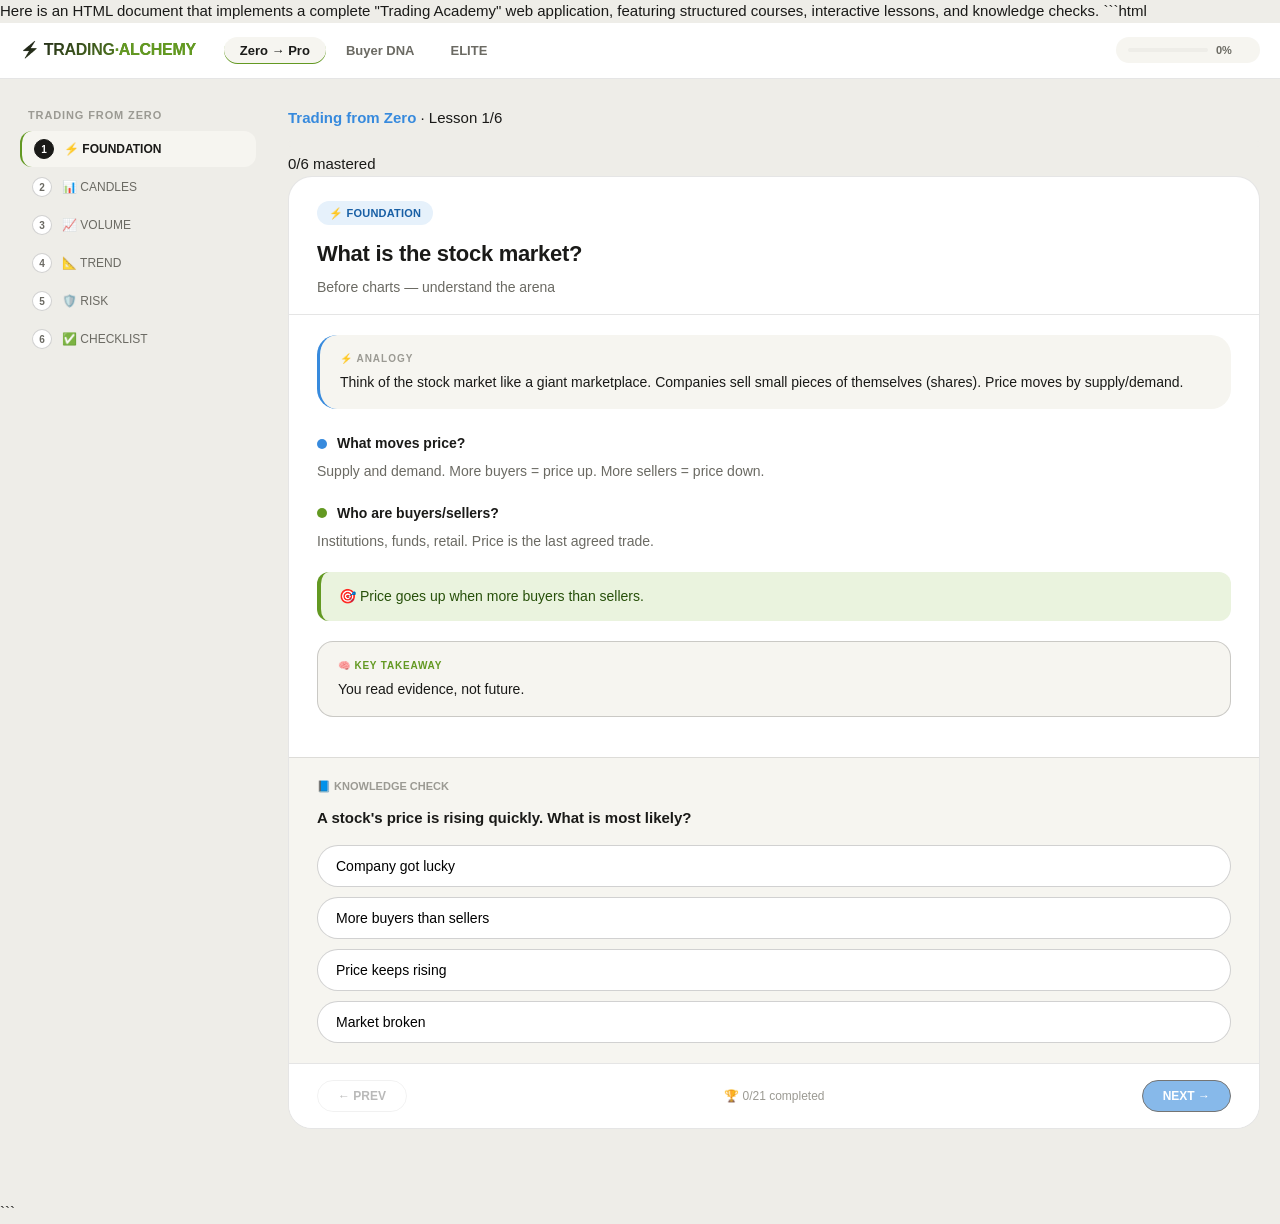
==== trading_academy.html @ cb68b7eb "v1" ====
Here is an HTML document that implements a complete "Trading Academy" web
application, featuring structured courses, interactive lessons, and knowledge
checks. ```html
<!doctype html>
<html lang="en">
  <head>
    <meta charset="UTF-8" />
    <meta
      name="viewport"
      content="width=device-width, initial-scale=1.0, user-scalable=yes"
    />
    <title>Trading Academy — SMC · MMNR · Alchimea</title>
    <style>
      /* ── Reset & Base (polished sinner dev style) ── */
      *,
      *::before,
      *::after {
        box-sizing: border-box;
        margin: 0;
        padding: 0;
      }
      :root {
        --bg: #ffffff;
        --bg2: #f6f5f0;
        --bg3: #eeede8;
        --text: #1a1a18;
        --text2: #6b6a63;
        --text3: #9b9a93;
        --border: rgba(0, 0, 0, 0.1);
        --border2: rgba(0, 0, 0, 0.18);
        --radius: 10px;
        --radius-sm: 6px;
        --green: #639922;
        --green-bg: #eaf3de;
        --green-text: #27500a;
        --red: #e24b4a;
        --red-bg: #fcebeb;
        --red-text: #791f1f;
        --blue: #378add;
        --blue-bg: #e6f1fb;
        --blue-text: #0c447c;
        --purple: #7f77dd;
        --purple-bg: #eeedfe;
        --purple-text: #3c3489;
      }
      @media (prefers-color-scheme: dark) {
        :root {
          --bg: #1c1c1a;
          --bg2: #252522;
          --bg3: #2e2e2b;
          --text: #e8e6de;
          --text2: #9b9a93;
          --text3: #6b6a63;
          --border: rgba(255, 255, 255, 0.1);
          --border2: rgba(255, 255, 255, 0.18);
          --green-bg: #1a2e0a;
          --green-text: #8fc754;
          --red-bg: #2e0a0a;
          --red-text: #f08080;
          --blue-bg: #0a1e35;
          --blue-text: #7ab8f0;
          --purple-bg: #1e1b3a;
          --purple-text: #b6aef0;
        }
      }
      html {
        font-size: 15px;
      }
      body {
        font-family:
          -apple-system, BlinkMacSystemFont, 'Segoe UI', Roboto, 'Inter',
          sans-serif;
        background: var(--bg3);
        color: var(--text);
        min-height: 100vh;
        line-height: 1.5;
      }

      /* ── App Shell ── */
      .shell {
        display: flex;
        flex-direction: column;
        min-height: 100vh;
      }

      /* ── Top Nav (sinner glow) ── */
      .topnav {
        background: var(--bg);
        border-bottom: 1px solid var(--border);
        padding: 0 20px;
        display: flex;
        align-items: center;
        gap: 0;
        height: 56px;
        position: sticky;
        top: 0;
        z-index: 100;
        backdrop-filter: blur(2px);
      }
      .logo {
        font-size: 16px;
        font-weight: 700;
        background: linear-gradient(135deg, var(--text) 0%, var(--green) 80%);
        background-clip: text;
        -webkit-background-clip: text;
        color: transparent;
        margin-right: 28px;
        white-space: nowrap;
        letter-spacing: -0.3px;
      }
      .course-tabs {
        display: flex;
        gap: 4px;
        flex: 1;
        overflow-x: auto;
        scrollbar-width: thin;
      }
      .course-tab {
        padding: 6px 16px;
        border-radius: 40px;
        border: none;
        background: transparent;
        font-size: 13px;
        font-weight: 600;
        color: var(--text2);
        cursor: pointer;
        transition: all 0.2s cubic-bezier(0.2, 0.9, 0.4, 1.1);
      }
      .course-tab:hover {
        background: var(--bg2);
        color: var(--text);
        transform: translateY(-1px);
      }
      .course-tab.active {
        background: var(--bg2);
        color: var(--text);
        box-shadow: inset 0 -1px 0 var(--green);
      }
      .overall-prog {
        display: flex;
        align-items: center;
        gap: 8px;
        margin-left: 16px;
        background: var(--bg2);
        padding: 5px 12px;
        border-radius: 40px;
      }
      .overall-track {
        width: 80px;
        height: 4px;
        background: var(--bg3);
        border-radius: 4px;
        overflow: hidden;
      }
      .overall-fill {
        height: 100%;
        background: var(--green);
        border-radius: 4px;
        transition: width 0.4s ease;
      }
      .overall-pct {
        font-size: 11px;
        font-weight: 600;
        color: var(--text2);
        min-width: 32px;
      }

      /* ── Main Layout (flexible) ── */
      .main {
        display: flex;
        flex: 1;
        max-width: 1280px;
        margin: 0 auto;
        width: 100%;
        padding: 28px 20px 48px;
        gap: 28px;
      }
      .sidebar {
        width: 240px;
        flex-shrink: 0;
      }
      .sidebar-inner {
        position: sticky;
        top: 80px;
        max-height: calc(100vh - 100px);
        overflow-y: auto;
        padding-right: 4px;
      }
      .content {
        flex: 1;
        min-width: 0;
      }

      /* sexy sidebar */
      .sidebar-section {
        margin-bottom: 28px;
      }
      .sidebar-label {
        font-size: 11px;
        font-weight: 700;
        text-transform: uppercase;
        letter-spacing: 0.08em;
        color: var(--text3);
        padding: 0 8px;
        margin-bottom: 8px;
      }
      .sidebar-item {
        display: flex;
        align-items: center;
        gap: 10px;
        padding: 8px 12px;
        border-radius: 12px;
        cursor: pointer;
        font-size: 12px;
        font-weight: 500;
        color: var(--text2);
        transition: all 0.15s;
        border: none;
        background: transparent;
        width: 100%;
        text-align: left;
        margin-bottom: 2px;
      }
      .sidebar-item:hover {
        background: var(--bg2);
        color: var(--text);
        transform: translateX(2px);
      }
      .sidebar-item.active {
        background: var(--bg2);
        color: var(--text);
        font-weight: 600;
        border-left: 2px solid var(--green);
      }
      .sidebar-item.done {
        color: var(--green);
      }
      .sidebar-item .snum {
        width: 20px;
        height: 20px;
        border-radius: 20px;
        border: 1px solid var(--border2);
        font-size: 10px;
        display: flex;
        align-items: center;
        justify-content: center;
        background: var(--bg);
        font-weight: 600;
      }
      .sidebar-item.active .snum {
        background: var(--text);
        color: var(--bg);
        border-color: var(--text);
      }
      .sidebar-item.done .snum {
        background: var(--green-bg);
        border-color: var(--green);
        color: var(--green-text);
      }

      /* Lesson card (luxe) */
      .card {
        background: var(--bg);
        border: 1px solid var(--border);
        border-radius: 24px;
        overflow: hidden;
        margin-bottom: 24px;
        transition: box-shadow 0.2s;
      }
      .card-head {
        padding: 24px 28px 16px;
        border-bottom: 1px solid var(--border);
      }
      .badge {
        display: inline-block;
        font-size: 11px;
        font-weight: 700;
        padding: 4px 12px;
        border-radius: 40px;
        margin-bottom: 12px;
        letter-spacing: 0.02em;
        backdrop-filter: blur(2px);
      }
      .card-title {
        font-size: 22px;
        font-weight: 700;
        color: var(--text);
        margin-bottom: 8px;
        letter-spacing: -0.3px;
      }
      .card-sub {
        font-size: 14px;
        color: var(--text2);
        line-height: 1.4;
      }
      .card-body {
        padding: 20px 28px;
      }
      .analogy-box {
        background: var(--bg2);
        border-radius: 20px;
        padding: 16px 20px;
        margin-bottom: 24px;
        border-left: 3px solid var(--blue);
      }
      .analogy-lbl {
        font-size: 10px;
        font-weight: 700;
        text-transform: uppercase;
        letter-spacing: 0.1em;
        color: var(--text3);
        margin-bottom: 6px;
      }
      .analogy-txt {
        font-size: 14px;
        color: var(--text);
        line-height: 1.55;
        font-style: normal;
      }

      .block {
        margin-bottom: 20px;
      }
      .block-title {
        font-size: 14px;
        font-weight: 700;
        color: var(--text);
        margin-bottom: 6px;
        display: flex;
        align-items: center;
        gap: 10px;
      }
      .bdot {
        width: 10px;
        height: 10px;
        border-radius: 10px;
        flex-shrink: 0;
      }
      .block-body {
        font-size: 14px;
        color: var(--text2);
        line-height: 1.6;
      }

      .rule-box {
        border-left: 4px solid var(--green);
        background: var(--green-bg);
        border-radius: 12px;
        padding: 14px 18px;
        font-size: 14px;
        font-weight: 500;
        color: var(--green-text);
        margin: 20px 0;
      }
      .warn-box {
        border-left: 4px solid var(--red);
        background: var(--red-bg);
        border-radius: 12px;
        padding: 14px 18px;
        font-size: 14px;
        color: var(--red-text);
        margin: 20px 0;
      }
      .key-box {
        background: var(--bg2);
        border-radius: 16px;
        padding: 16px 20px;
        margin: 20px 0;
        border: 0.5px solid var(--border2);
      }
      .key-lbl {
        font-size: 10px;
        font-weight: 700;
        text-transform: uppercase;
        letter-spacing: 0.08em;
        color: var(--green);
        margin-bottom: 6px;
      }
      .key-txt {
        font-size: 14px;
        color: var(--text);
        font-weight: 500;
      }

      /* Quiz area */
      .quiz-area {
        border-top: 1px solid var(--border);
        padding: 20px 28px;
        background: var(--bg2);
      }
      .quiz-hdr {
        font-size: 11px;
        font-weight: 700;
        text-transform: uppercase;
        color: var(--text3);
        margin-bottom: 12px;
      }
      .quiz-q {
        font-size: 15px;
        font-weight: 600;
        color: var(--text);
        margin-bottom: 16px;
      }
      .opts {
        display: flex;
        flex-direction: column;
        gap: 10px;
      }
      .opt {
        padding: 12px 18px;
        border: 1px solid var(--border2);
        border-radius: 40px;
        font-size: 14px;
        font-weight: 500;
        cursor: pointer;
        background: var(--bg);
        text-align: left;
        transition: 0.1s;
      }
      .opt:hover:not(:disabled) {
        background: var(--bg3);
        transform: scale(0.99);
      }
      .opt.correct {
        background: var(--green-bg);
        border-color: var(--green);
        color: var(--green-text);
      }
      .opt.wrong {
        background: var(--red-bg);
        border-color: var(--red);
        color: var(--red-text);
      }
      .fb {
        font-size: 13px;
        margin-top: 16px;
        padding: 12px 18px;
        border-radius: 24px;
        display: none;
        line-height: 1.5;
      }
      .fb.show {
        display: block;
      }
      .fb.ok {
        background: var(--green-bg);
        color: var(--green-text);
        border-left: 4px solid var(--green);
      }
      .fb.bad {
        background: var(--red-bg);
        color: var(--red-text);
        border-left: 4px solid var(--red);
      }

      .card-foot {
        padding: 16px 28px;
        border-top: 1px solid var(--border);
        display: flex;
        justify-content: space-between;
        align-items: center;
        background: var(--bg);
      }
      .foot-info {
        font-size: 12px;
        color: var(--text3);
        font-weight: 500;
      }
      .btn {
        font-size: 12px;
        font-weight: 600;
        padding: 8px 20px;
        border-radius: 40px;
        border: 1px solid var(--border2);
        background: transparent;
        color: var(--text);
        cursor: pointer;
        transition: all 0.15s;
      }
      .btn:hover {
        background: var(--bg2);
        transform: translateY(-1px);
      }
      .btn.primary {
        background: var(--text);
        color: var(--bg);
        border-color: var(--text);
      }
      .btn.primary:hover {
        opacity: 0.9;
        transform: scale(0.98);
      }
      .btn:disabled {
        opacity: 0.3;
        cursor: default;
        transform: none;
      }

      /* progress */
      .lesson-prog-track {
        background: var(--bg3);
        border-radius: 12px;
        height: 6px;
        overflow: hidden;
        margin: 12px 0 6px;
      }
      .lesson-prog-fill {
        height: 100%;
        border-radius: 12px;
        transition: width 0.3s;
      }

      @media (max-width: 740px) {
        .sidebar {
          display: none;
        }
        .main {
          padding: 16px;
          gap: 0;
        }
        .topnav {
          padding: 0 12px;
        }
        .overall-prog {
          display: none;
        }
        .card-title {
          font-size: 20px;
        }
        .card-body {
          padding: 16px;
        }
        .quiz-area {
          padding: 16px;
        }
      }
    </style>
  </head>
  <body>
    <div class="shell">
      <nav class="topnav">
        <div class="logo">
          ⚡ TRADING<span style="color: var(--green)">·ALCHEMY</span>
        </div>
        <div class="course-tabs" id="course-tabs"></div>
        <div class="overall-prog">
          <div class="overall-track">
            <div class="overall-fill" id="overall-fill"></div>
          </div>
          <div class="overall-pct" id="overall-pct">0%</div>
        </div>
      </nav>
      <div class="main">
        <aside class="sidebar">
          <div class="sidebar-inner" id="sidebar"></div>
        </aside>
        <div class="content">
          <div class="lesson-header" id="lesson-header"></div>
          <div id="lesson-area"></div>
        </div>
      </div>
    </div>
    <script>
      // FULL DYNAMIC COURSE DATA — merged all frameworks (Beginner, Daily Buyers, SMC·MMNR·Alchimea)
      // I'll inject the enriched dataset with all lessons and mod structure for advanced course
      const COURSES = [
        {
          id: 'beginner',
          name: 'Trading from Zero',
          short: 'Zero → Pro',
          color: '#378ADD',
          lessons: [
            {
              badge: '⚡ FOUNDATION',
              bc: '#E6F1FB',
              bt: '#185FA5',
              title: 'What is the stock market?',
              sub: 'Before charts — understand the arena',
              analogy:
                'Think of the stock market like a giant marketplace. Companies sell small pieces of themselves (shares). Price moves by supply/demand.',
              blocks: [
                {
                  c: '#378ADD',
                  t: 'What moves price?',
                  b: 'Supply and demand. More buyers = price up. More sellers = price down.',
                },
                {
                  c: '#639922',
                  t: 'Who are buyers/sellers?',
                  b: 'Institutions, funds, retail. Price is the last agreed trade.',
                },
              ],
              rule: 'Price goes up when more buyers than sellers.',
              warn: null,
              key: 'You read evidence, not future.',
              quiz: {
                q: "A stock's price is rising quickly. What is most likely?",
                opts: [
                  'Company got lucky',
                  'More buyers than sellers',
                  'Price keeps rising',
                  'Market broken',
                ],
                correct: 1,
                ok: 'Correct: demand > supply.',
                bad: 'Price rises when demand exceeds supply.',
              },
            },
            {
              badge: '📊 CANDLES',
              bc: '#FAEEDA',
              bt: '#854F0B',
              title: 'Reading a candle',
              sub: 'Every candle tells a battle',
              analogy:
                'A candle pictures the open, high, low, close. Green = buyers won, Red = sellers won.',
              blocks: [
                {
                  c: '#639922',
                  t: '4 prices',
                  b: 'Open, High, Low, Close. Body = commitment, wicks = rejection.',
                },
              ],
              rule: 'Green candle closing near high = buyers controlled.',
              warn: 'Doji = indecision, no trade.',
              key: 'Close relative to range tells 80%',
              quiz: {
                q: 'Opens $10, high $14, low $9, close $13. Who won?',
                opts: ['Sellers', 'Buyers', 'Doji'],
                correct: 1,
                ok: 'Buyers won (closed near high)',
                bad: 'Buyers dominated.',
              },
            },
            {
              badge: '📈 VOLUME',
              bc: '#EAF3DE',
              bt: '#3B6D11',
              title: 'Volume — truth detector',
              sub: 'Conviction or noise?',
              analogy: 'High volume = real participation.',
              blocks: [
                {
                  c: '#639922',
                  t: 'What volume is',
                  b: 'Shares traded. Compare to 20d average.',
                },
              ],
              rule: 'Green + high volume = conviction.',
              warn: 'Low volume breakouts trap beginners.',
              key: 'Volume = lie detector',
              quiz: {
                q: 'Stock A +5% on 3x vol, Stock B +5% on 0.5x vol. Which trustworthy?',
                opts: ['A', 'B', 'Equal'],
                correct: 0,
                ok: 'High volume confirms buying.',
                bad: 'A has real conviction.',
              },
            },
            {
              badge: '📐 TREND',
              bc: '#EEEDFE',
              bt: '#534AB7',
              title: 'Trend — direction',
              sub: 'Higher highs & higher lows',
              analogy: 'Current helps if you go with it.',
              blocks: [
                { c: '#7F77DD', t: 'Uptrend', b: 'HH & HL' },
                { c: '#639922', t: 'Downtrend', b: 'LH & LL' },
              ],
              rule: 'Only trade with trend.',
              warn: "'Cheap' in downtrend = trap.",
              key: 'Identify trend in 10 sec.',
              quiz: {
                q: '$100→110→103→118→108→125. Trend?',
                opts: ['Downtrend', 'Uptrend'],
                correct: 1,
                ok: 'Higher highs & higher lows',
                bad: 'Uptrend confirmed.',
              },
            },
            {
              badge: '🛡️ RISK',
              bc: '#FAECE7',
              bt: '#993C1D',
              title: 'Risk management',
              sub: 'Survival first',
              analogy: 'Casino: bet sizing > winning every hand.',
              blocks: [
                { c: '#E24B4A', t: 'Stop loss', b: 'Predefined exit' },
                { c: '#639922', t: 'Risk/Reward', b: 'At least 1:2' },
              ],
              rule: 'Never risk >2% per trade.',
              warn: 'Holding losers = account killer.',
              key: 'Capital preservation first.',
              quiz: {
                q: 'Buy $100, stop $95, target $115. Ratio?',
                opts: ['1:1', '1:3', '3:1'],
                correct: 1,
                ok: 'Risk $5 to make $15 = 1:3',
                bad: 'Great ratio.',
              },
            },
            {
              badge: '✅ CHECKLIST',
              bc: '#F1EFE8',
              bt: '#444441',
              title: 'First trade checklist',
              sub: '5-step routine',
              analogy: 'Pilot checklist.',
              blocks: [
                { c: '#7F77DD', t: 'Trend? Candle? Volume? Support? Risk?' },
              ],
              rule: '5/5 green = consider trade.',
              warn: "Don't skip steps.",
              key: 'Patience = skill.',
              quiz: {
                q: 'Uptrend + strong green + high vol + 20ma bounce + 1:3 R:R. Trade?',
                opts: ['Yes', 'No'],
                correct: 0,
                ok: 'All boxes checked',
                bad: 'Full alignment.',
              },
            },
          ],
        },
        {
          id: 'buyers',
          name: 'Daily Buyers',
          short: 'Buyer DNA',
          color: '#BA7517',
          lessons: [
            {
              badge: '🧠 FOOTPRINTS',
              bc: '#E6F1FB',
              bt: '#185FA5',
              title: 'Why buyers leave footprints',
              sub: 'Price + volume = evidence',
              analogy: 'Every transaction leaves mark',
              blocks: [
                { c: '#378ADD', t: 'Market auction', b: 'Daily close verdict' },
              ],
              rule: 'Green on high volume = statement',
              warn: null,
              key: 'Reading evidence',
              quiz: {
                q: 'Green close but volume 40% of avg?',
                opts: ['Strong buying', 'Low conviction'],
                correct: 1,
                ok: 'Lack of sellers, not aggressive buyers',
                bad: 'Volume confirms conviction.',
              },
            },
            {
              badge: '🕯️ CANDLE POWER',
              bc: '#FAEEDA',
              bt: '#854F0B',
              title: 'Reading daily candle',
              sub: 'Body & wicks tell all',
              analogy: 'Battle picture',
              blocks: [{ c: '#BA7517', t: 'Body = commitment' }],
              rule: 'Close top 25% = buyers dominate',
              warn: 'Long upper wick = seller resistance',
              key: 'Close position matters',
              quiz: {
                q: 'Open $50, low $46, close $53, range $45-54',
                opts: ['Sellers', 'Strong buyers'],
                correct: 1,
                ok: 'Absorbed selling, closed near high',
                bad: 'Buyers won decisively.',
              },
            },
            {
              badge: '🔊 VOLUME PRO',
              bc: '#EAF3DE',
              bt: '#3B6D11',
              title: 'Volume truth',
              sub: '20d average baseline',
              analogy: 'Polygraph test',
              blocks: [
                {
                  c: '#639922',
                  t: 'Accumulation vs distribution',
                  b: 'Up + high vol = accumulation',
                },
              ],
              rule: '3-5 days above avg volume + low vol pullback = accumulation',
              warn: 'Low vol breakout = fake',
              key: 'High vol moves are real',
              quiz: {
                q: 'Breakout new highs on 0.8x avg vol',
                opts: ['Buy', 'Wait', 'Short'],
                correct: 1,
                ok: 'Suspect, institutions not in',
                bad: 'Low vol = high failure.',
              },
            },
          ],
        },
        {
          id: 'advanced',
          name: 'SMC · MMNR · Alchimea',
          short: 'ELITE',
          color: '#7F77DD',
          modules: [
            {
              name: '⚡ SMART MONEY (SMC)',
              color: '#378ADD',
              bg: '#E6F1FB',
              tc: '#0C447C',
            },
            { name: '🌀 MMNR', color: '#7F77DD', bg: '#EEEDFE', tc: '#3C3489' },
            {
              name: '🔥 ALCHIMEA',
              color: '#1D9E75',
              bg: '#E1F5EE',
              tc: '#085041',
            },
          ],
          lessons: [
            {
              mod: 0,
              badge: 'SMC · Intro',
              title: 'What is Smart Money?',
              sub: 'Follow institutional footprints',
              analogy: 'Banks manipulate price to grab liquidity.',
              blocks: [
                {
                  c: '#378ADD',
                  t: 'Who is smart money?',
                  b: 'Banks, hedge funds, central banks.',
                },
                {
                  c: '#639922',
                  t: 'Core idea',
                  b: 'Stop hunts and order blocks.',
                },
              ],
              rule: 'Market is not random — liquidity sweeps are deliberate.',
              warn: 'Needs screen time.',
              key: 'Think like institution.',
              quiz: {
                q: "Why don't institutions click buy?",
                opts: ['Too large orders', 'They manipulate'],
                correct: 0,
                ok: 'Orders would move market against them.',
                bad: 'Need to engineer fills.',
              },
            },
            {
              mod: 0,
              badge: 'SMC · Liquidity',
              title: 'Liquidity — fuel',
              sub: 'Buy-side & sell-side',
              analogy: 'Fisherman casts where fish are.',
              blocks: [
                {
                  c: '#378ADD',
                  t: 'BSL above old highs',
                  b: 'Stop losses of shorts',
                },
                {
                  c: '#E24B4A',
                  t: 'SSL below lows',
                  b: 'Stop losses of longs',
                },
              ],
              rule: 'Liquidity sweep + reversal = smart money fill.',
              warn: 'Fakeout trap.',
              key: 'Equal highs = neon sign.',
              quiz: {
                q: 'Price spikes above equal highs $100 to $101.5 then drops to $98',
                opts: ['Genuine breakout', 'Liquidity sweep & reversal'],
                correct: 1,
                ok: 'BSL grab then distribution',
                bad: 'Manipulation detected.',
              },
            },
            {
              mod: 0,
              badge: 'SMC · Order Block',
              title: 'Order Blocks — entry zones',
              sub: 'Last opposing candle before impulse',
              analogy: 'Reserved table',
              blocks: [
                {
                  c: '#378ADD',
                  t: 'Bullish OB',
                  b: 'Last red candle before strong up move',
                },
              ],
              rule: 'Price returns to OB = institutional re-entry.',
              warn: 'Not every red candle qualifies.',
              key: 'Where smart money placed orders.',
              quiz: {
                q: 'Sharp rally after red candle $90-95. Pullback to $91',
                opts: ['OB zone $90-95', 'No setup'],
                correct: 0,
                ok: 'Bullish OB, long area',
                bad: 'Return to OB = buy zone.',
              },
            },
            {
              mod: 0,
              badge: 'SMC · BOS/CHoCH',
              title: 'Break of Structure',
              sub: 'Trend change signals',
              analogy: 'Boxing counter punch',
              blocks: [
                {
                  c: '#378ADD',
                  t: 'BOS = trend continues',
                  b: 'CHoCH = first warning',
                },
              ],
              rule: 'CHoCH = tighten stops, wait for BOS confirmation.',
              warn: 'One red candle is not CHoCH.',
              key: 'BOS → CHoCH → BOS reverse = cycle.',
              quiz: {
                q: 'Uptrend, first break below prior swing low',
                opts: ['BOS down', 'CHoCH warning'],
                correct: 1,
                ok: 'Warning, not reversal signal',
                bad: 'Wait for BOS down.',
              },
            },
            {
              mod: 0,
              badge: 'SMC · FVG',
              title: 'Fair Value Gaps',
              sub: 'Price magnets',
              analogy: 'Highway skip',
              blocks: [
                {
                  c: '#378ADD',
                  t: 'Bullish FVG',
                  b: 'Candle3 low > Candle1 high',
                },
              ],
              rule: 'Price returns to fill imbalance.',
              warn: 'May take time.',
              key: 'Combine FVG + OB = high confluence.',
              quiz: {
                q: 'C1 high $50, C3 low $54',
                opts: ['FVG $50-54', 'No FVG'],
                correct: 0,
                ok: 'Bullish gap zone',
                bad: 'Imbalance = future support.',
              },
            },
            {
              mod: 1,
              badge: 'MMNR · Intro',
              title: 'Market Maker Non-Retracement',
              sub: 'The 4-phase cycle',
              analogy: 'Roller coaster: accumulation → manipulation → delivery',
              blocks: [
                { c: '#7F77DD', t: 'Accumulation', b: 'Sideways' },
                { c: '#E24B4A', t: 'Manipulation', b: 'Stop hunt' },
                { c: '#639922', t: 'Delivery', b: 'MMNR move' },
              ],
              rule: 'Trade only delivery phase after manipulation.',
              warn: 'Fake breakout = manipulation.',
              key: 'Enter after sweep & displacement.',
              quiz: {
                q: 'Break below support & immediate reversal',
                opts: ['Manipulation, enter long', 'Breakdown'],
                correct: 0,
                ok: 'Phase 2 complete, delivery up',
                bad: 'Reversal = MMNR entry.',
              },
            },
            {
              mod: 1,
              badge: 'MMNR · Entry',
              title: 'MMNR Entry model',
              sub: 'Displacement + FVG pullback',
              analogy: 'Sprinter explosion',
              blocks: [
                {
                  c: '#378ADD',
                  t: 'Rejection candle',
                  b: 'Sweep & close back inside range',
                },
                {
                  c: '#639922',
                  t: 'Displacement',
                  b: 'Large impulsive candle',
                },
              ],
              rule: 'First pullback into FVG/OB = entry.',
              warn: "Don't chase after 50% move.",
              key: 'Entry with stop beyond sweep.',
              quiz: {
                q: 'Range, spike below, large green displacement, pullback into FVG',
                opts: ['Sell', 'Buy FVG pullback'],
                correct: 1,
                ok: 'MMNR long setup',
                bad: 'Textbook delivery entry.',
              },
            },
            {
              mod: 1,
              badge: 'MMNR · TF Alignment',
              title: 'Timeframe hierarchy',
              sub: 'Daily bias → 4H setup → 15m entry',
              analogy: 'Captain map',
              blocks: [
                {
                  c: '#7F77DD',
                  t: 'Daily = direction',
                  b: '4H = accumulation & sweep',
                },
              ],
              rule: 'All timeframes align = high probability.',
              warn: 'No alignment = no trade.',
              key: 'Patience for confluence.',
              quiz: {
                q: 'Daily downtrend, 4H MMNR short setup, 15m FVG short. Trade?',
                opts: ['Yes all bearish', 'No'],
                correct: 0,
                ok: 'Full alignment',
                bad: 'High conv short.',
              },
            },
            {
              mod: 2,
              badge: 'Alchimea · Intro',
              title: 'What is Alchimea?',
              sub: 'Frameworks synthesis',
              analogy: 'Alchemy → combine to gold',
              blocks: [
                {
                  c: '#1D9E75',
                  t: 'Stacking SMC + MMNR + PA',
                  b: 'Personalized system',
                },
              ],
              rule: 'Master one framework before blending.',
              warn: 'Avoid framework hopping.',
              key: 'Unified market vision.',
              quiz: {
                q: 'Switching frameworks every week?',
                opts: ['Alchimea', 'Framework hopping'],
                correct: 1,
                ok: 'Mastery needed first',
                bad: 'Not integration.',
              },
            },
            {
              mod: 2,
              badge: 'Alchimea · Stack',
              title: '4-layer Stack',
              sub: 'Structure → Liquidity → Entry → Candle',
              analogy: 'Doctor diagnosis',
              blocks: [
                {
                  c: '#1D9E75',
                  t: 'Daily BOS bias',
                  b: 'MMNR cycle + OB/FVG confluence + engulfing',
                },
              ],
              rule: 'All 4 layers = maximum probability.',
              warn: 'Most days no full stack.',
              key: 'Multiplied probability.',
              quiz: {
                q: 'Daily BOS up, MMNR bullish, OB+FVG overlap, bullish engulfing. Layers?',
                opts: ['1', '4'],
                correct: 1,
                ok: 'All 4 layers aligned',
                bad: 'Perfect Alchimea.',
              },
            },
            {
              mod: 2,
              badge: 'Alchimea · Psychology',
              title: 'Crowd psychology',
              sub: 'Fear & greed at key levels',
              analogy: 'Crowd emotion',
              blocks: [
                {
                  c: '#1D9E75',
                  t: 'Retail always late',
                  b: 'Maximum fear = smart money buys',
                },
              ],
              rule: 'Buy fear, sell greed at technical levels.',
              warn: 'Sentiment alone is not a trade.',
              key: '5th layer of Alchimea.',
              quiz: {
                q: 'Bullish OB + MMNR setup + retail panic news',
                opts: ['Sell', 'High conv long'],
                correct: 1,
                ok: 'Fear = fuel for reversal',
                bad: 'Panic = accumulation signal.',
              },
            },
            {
              mod: 2,
              badge: 'Alchimea · Final',
              title: 'Complete Alchimea trade',
              sub: 'EURUSD case',
              analogy: 'Master composition',
              blocks: [
                {
                  c: '#1D9E75',
                  t: 'Daily uptrend, 4H range, sweep, displacement, FVG+OB confluence, pin bar, fear sentiment',
                },
              ],
              rule: 'Entry at 1.0858, stop 1.0838, target 1.0980.',
              warn: 'Quality > quantity.',
              key: '5-layer conviction.',
              quiz: {
                q: 'What made it Alchimea?',
                opts: ['5 frameworks stacked', '1:6 RR'],
                correct: 0,
                ok: 'Multi-lens confirmation',
                bad: 'Framework stacking = gold.',
              },
            },
          ],
        },
      ]

      // state
      let activeCourse = 0
      let activeLessonByCourse = [0, 0, 0]
      let answeredState = COURSES.map((c) =>
        new Array(c.lessons.length).fill(false),
      )
      let doneState = COURSES.map((c) =>
        new Array(c.lessons.length).fill(false),
      )

      function totalLessons() {
        return COURSES.reduce((s, c) => s + c.lessons.length, 0)
      }
      function totalDone() {
        return doneState.reduce((s, a) => s + a.filter(Boolean).length, 0)
      }

      function lessonColor(cIdx) {
        const c = COURSES[cIdx]
        const l = c.lessons[activeLessonByCourse[cIdx]]
        if (c.modules && l.mod !== undefined) return c.modules[l.mod].color
        return c.color
      }
      function lessonBadgeBg(cIdx) {
        const c = COURSES[cIdx]
        const l = c.lessons[activeLessonByCourse[cIdx]]
        if (c.modules && l.mod !== undefined) return c.modules[l.mod].bg
        return l.bc || c.color
      }
      function lessonBadgeText(cIdx) {
        const c = COURSES[cIdx]
        const l = c.lessons[activeLessonByCourse[cIdx]]
        if (c.modules && l.mod !== undefined) return c.modules[l.mod].tc
        return l.bt || '#fff'
      }

      function renderCourseTabs() {
        document.getElementById('course-tabs').innerHTML = COURSES.map(
          (c, i) =>
            `<button class="course-tab ${i === activeCourse ? 'active' : ''}" onclick="switchCourse(${i})">${c.short}</button>`,
        ).join('')
      }
      function renderOverall() {
        const pct = totalLessons()
          ? Math.round((totalDone() / totalLessons()) * 100)
          : 0
        document.getElementById('overall-fill').style.width = pct + '%'
        document.getElementById('overall-pct').textContent = pct + '%'
      }
      function renderSidebar() {
        const c = COURSES[activeCourse]
        const li = activeLessonByCourse[activeCourse]
        if (c.modules) {
          let html = ''
          c.modules.forEach((mod, mIdx) => {
            const modLessons = c.lessons
              .map((l, i) => ({ l, i }))
              .filter((x) => x.l.mod === mIdx)
            if (!modLessons.length) return
            html += `<div class="sidebar-section"><div class="sidebar-label" style="color:${mod.color}">${mod.name}</div>`
            modLessons.forEach(({ l, i }, j) => {
              html += `<button class="sidebar-item ${i === li ? 'active' : ''} ${doneState[activeCourse][i] ? 'done' : ''}" onclick="goToLesson(${i})">
          <span class="snum">${doneState[activeCourse][i] ? '✓' : j + 1}</span>
          <span>${l.badge.replace(/.*· /, '').slice(0, 18)}</span>
        </button>`
            })
            html += '</div>'
          })
          document.getElementById('sidebar').innerHTML = html
        } else {
          let html = `<div class="sidebar-section"><div class="sidebar-label">${c.name}</div>`
          c.lessons.forEach((l, i) => {
            html += `<button class="sidebar-item ${i === li ? 'active' : ''} ${doneState[activeCourse][i] ? 'done' : ''}" onclick="goToLesson(${i})">
        <span class="snum">${doneState[activeCourse][i] ? '✓' : i + 1}</span>
        <span>${l.badge}</span>
      </button>`
          })
          html += '</div>'
          document.getElementById('sidebar').innerHTML = html
        }
      }
      function renderLessonHeader() {
        const c = COURSES[activeCourse]
        const done = doneState[activeCourse].filter(Boolean).length
        const pct = Math.round((done / c.lessons.length) * 100)
        const col = lessonColor(activeCourse)
        document.getElementById('lesson-header').innerHTML =
          `<div class="course-crumb"><span style="color:${col};font-weight:700">${c.name}</span> <span>· Lesson ${activeLessonByCourse[activeCourse] + 1}/${c.lessons.length}</span></div>
  <div class="lesson-prog-track"><div class="lesson-prog-fill" style="width:${pct}%;background:${col}"></div></div>
  <div class="lesson-prog-txt">${done}/${c.lessons.length} mastered</div>`
      }
      function lockQuiz() {
        const c = COURSES[activeCourse],
          li = activeLessonByCourse[activeCourse],
          l = c.lessons[li]
        l.quiz.opts.forEach((_, i) => {
          const b = document.getElementById('o' + i)
          if (b) {
            b.disabled = true
            if (i === l.quiz.correct) b.classList.add('correct')
          }
        })
        const fb = document.getElementById('fb')
        if (fb && !fb.classList.contains('show')) {
          fb.className = 'fb show ok'
          fb.textContent = '✓ ' + l.quiz.ok
        }
      }
      function answer(idx) {
        const ci = activeCourse,
          li = activeLessonByCourse[ci]
        if (answeredState[ci][li]) return
        const l = COURSES[ci].lessons[li]
        answeredState[ci][li] = true
        doneState[ci][li] = true
        l.quiz.opts.forEach((_, i) => {
          let b = document.getElementById('o' + i)
          b.disabled = true
          if (i === l.quiz.correct) b.classList.add('correct')
          else if (i === idx) b.classList.add('wrong')
        })
        const fb = document.getElementById('fb'),
          ok = idx === l.quiz.correct
        fb.className = `fb show ${ok ? 'ok' : 'bad'}`
        fb.textContent = (ok ? '✓ ' : '✗ ') + (ok ? l.quiz.ok : l.quiz.bad)
        const nb = document.getElementById('nb')
        if (nb) nb.style.opacity = '1'
        renderSidebar()
        renderLessonHeader()
        renderOverall()
      }
      function goToLesson(i) {
        if (i < 0 || i >= COURSES[activeCourse].lessons.length) return
        activeLessonByCourse[activeCourse] = i
        renderLesson()
      }
      function switchCourse(i) {
        activeCourse = i
        renderCourseTabs()
        renderLesson()
      }
      function renderLesson() {
        const c = COURSES[activeCourse],
          li = activeLessonByCourse[activeCourse],
          l = c.lessons[li]
        const col = lessonColor(activeCourse),
          bbg = lessonBadgeBg(activeCourse),
          btx = lessonBadgeText(activeCourse)
        const prevI = li > 0 ? li - 1 : -1,
          nextI = li < c.lessons.length - 1 ? li + 1 : -1,
          done = answeredState[activeCourse][li]
        document.getElementById('lesson-area').innerHTML = `
    <div class="card"><div class="card-head"><span class="badge" style="background:${bbg};color:${btx}">${l.badge}</span><div class="card-title">${l.title}</div><div class="card-sub">${l.sub}</div></div>
    <div class="card-body"><div class="analogy-box"><div class="analogy-lbl">⚡ ANALOGY</div><div class="analogy-txt">${l.analogy}</div></div>
    ${l.blocks.map((b) => `<div class="block"><div class="block-title"><span class="bdot" style="background:${b.c}"></span>${b.t}</div><div class="block-body">${b.b}</div></div>`).join('')}
    <div class="rule-box">🎯 ${l.rule}</div>${l.warn ? `<div class="warn-box">⚠️ ${l.warn}</div>` : ''}
    <div class="key-box"><div class="key-lbl">🧠 KEY TAKEAWAY</div><div class="key-txt">${l.key}</div></div></div>
    <div class="quiz-area"><div class="quiz-hdr">📘 KNOWLEDGE CHECK</div><div class="quiz-q">${l.quiz.q}</div><div class="opts">${l.quiz.opts.map((o, i) => `<button class="opt" id="o${i}" onclick="answer(${i})">${o}</button>`).join('')}</div><div class="fb" id="fb"></div></div>
    <div class="card-foot"><button class="btn" onclick="goToLesson(${prevI})" ${prevI < 0 ? 'disabled' : ''}>← PREV</button><span class="foot-info">🏆 ${totalDone()}/${totalLessons()} completed</span><button class="btn primary" id="nb" onclick="goToLesson(${nextI})" ${nextI < 0 ? 'disabled' : ''} style="background:${col};opacity:${done ? 1 : 0.6}">${nextI < 0 ? '🏁 MASTERED →' : 'NEXT →'}</button></div></div>`
        if (done) lockQuiz()
        renderSidebar()
        renderLessonHeader()
        renderOverall()
        window.scrollTo({ top: 0, behavior: 'smooth' })
      }
      renderCourseTabs()
      renderLesson()
    </script>
  </body>
</html>
```
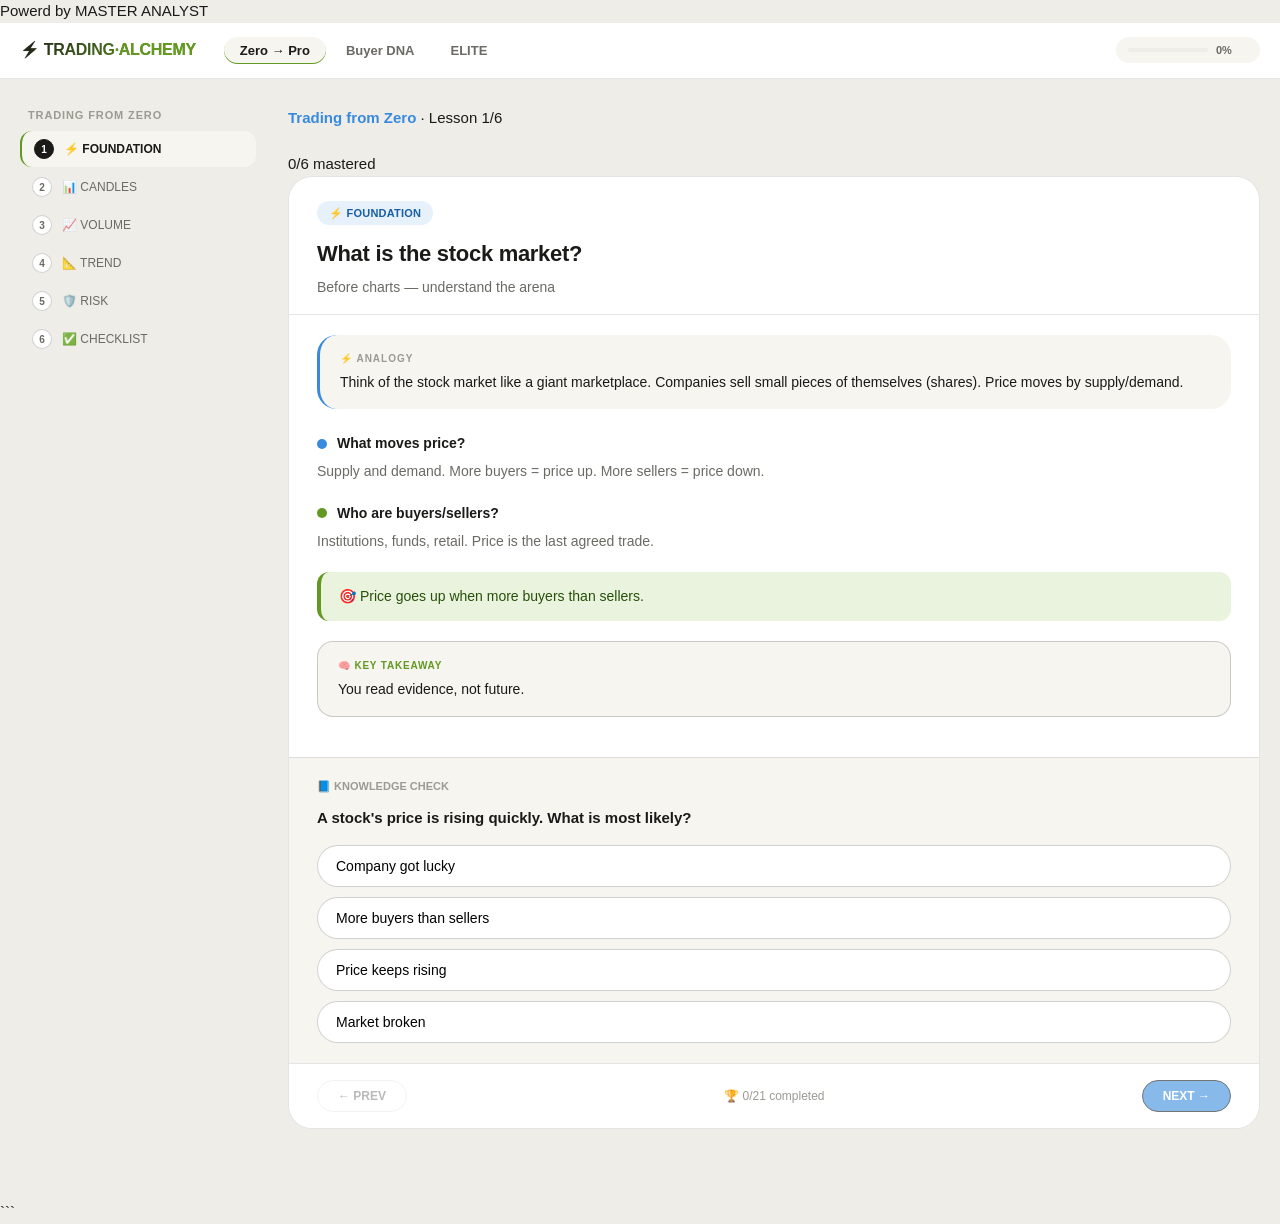
==== commit 684479aa: "MS" ====
--- a/trading_academy.html
+++ b/trading_academy.html
@@ -1,6 +1,4 @@
-Here is an HTML document that implements a complete "Trading Academy" web
-application, featuring structured courses, interactive lessons, and knowledge
-checks. ```html
+Powerd by MASTER ANALYST
 <!doctype html>
 <html lang="en">
   <head>
